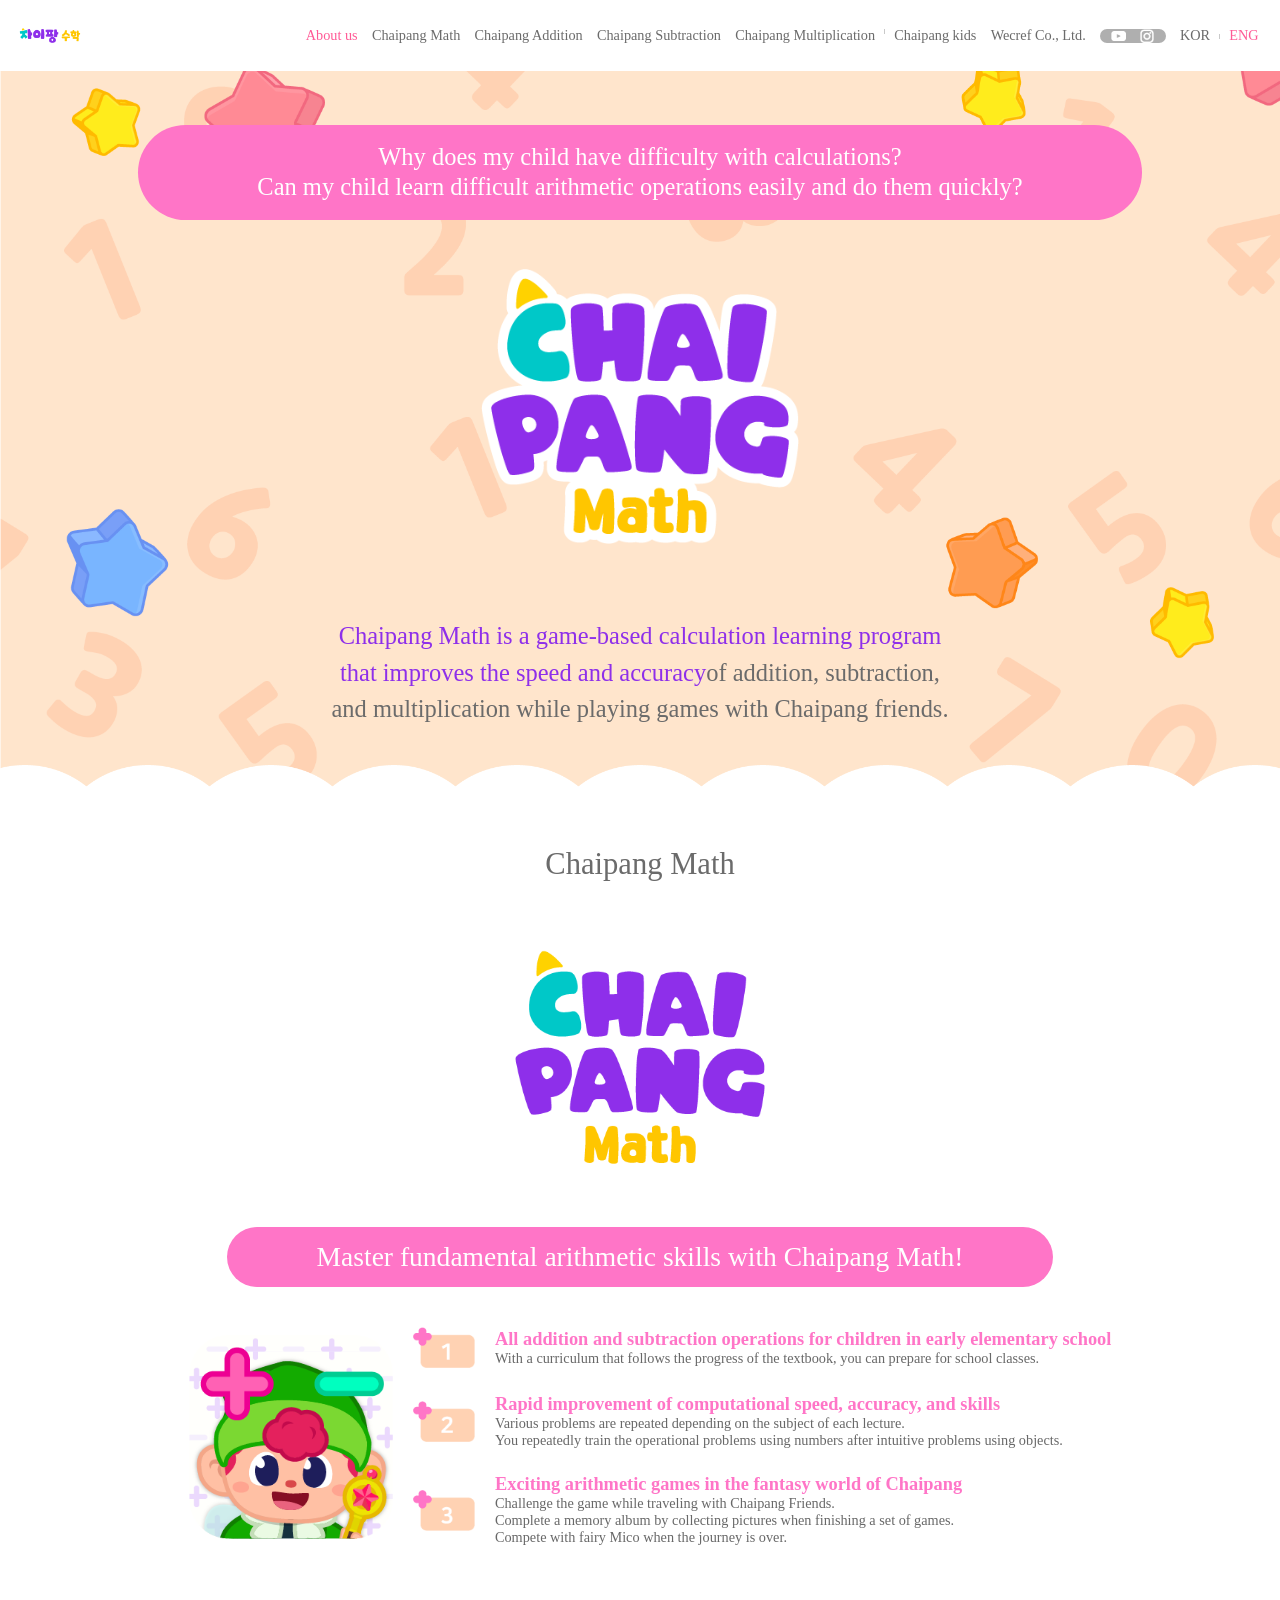
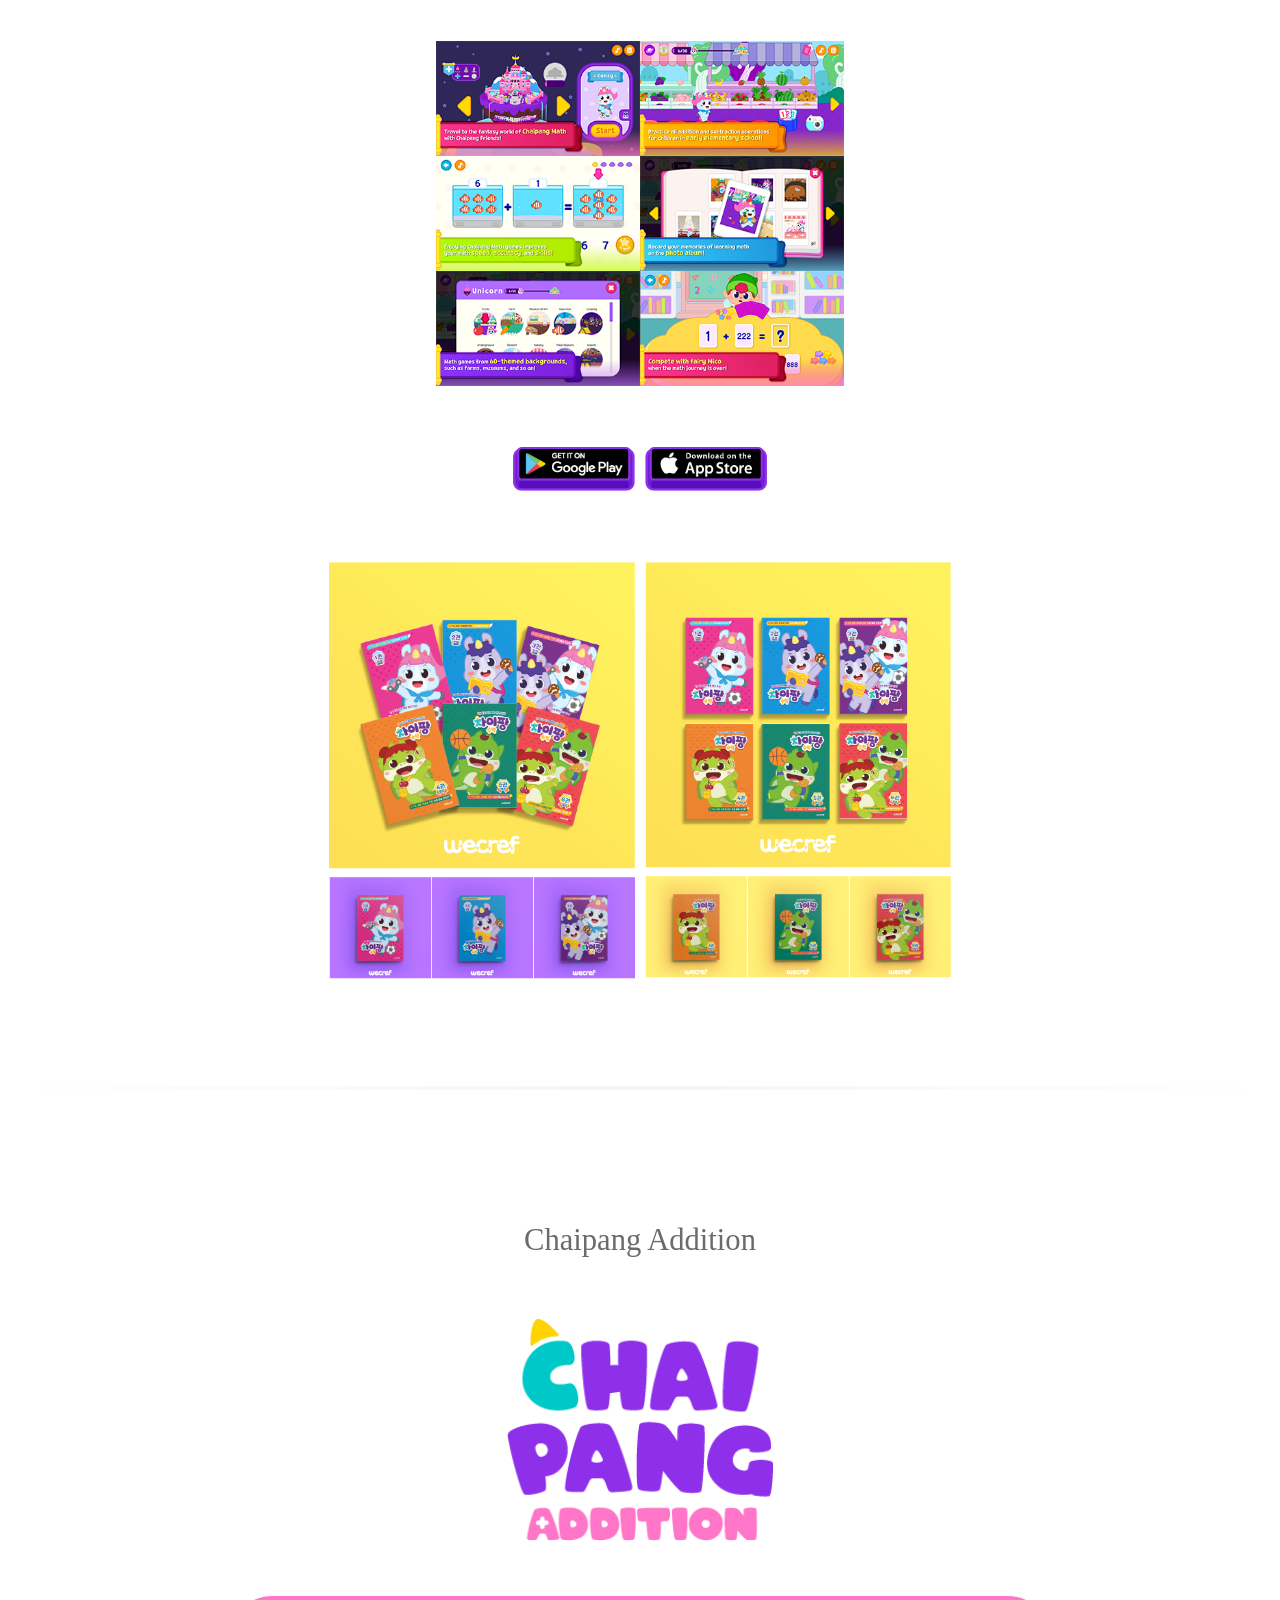
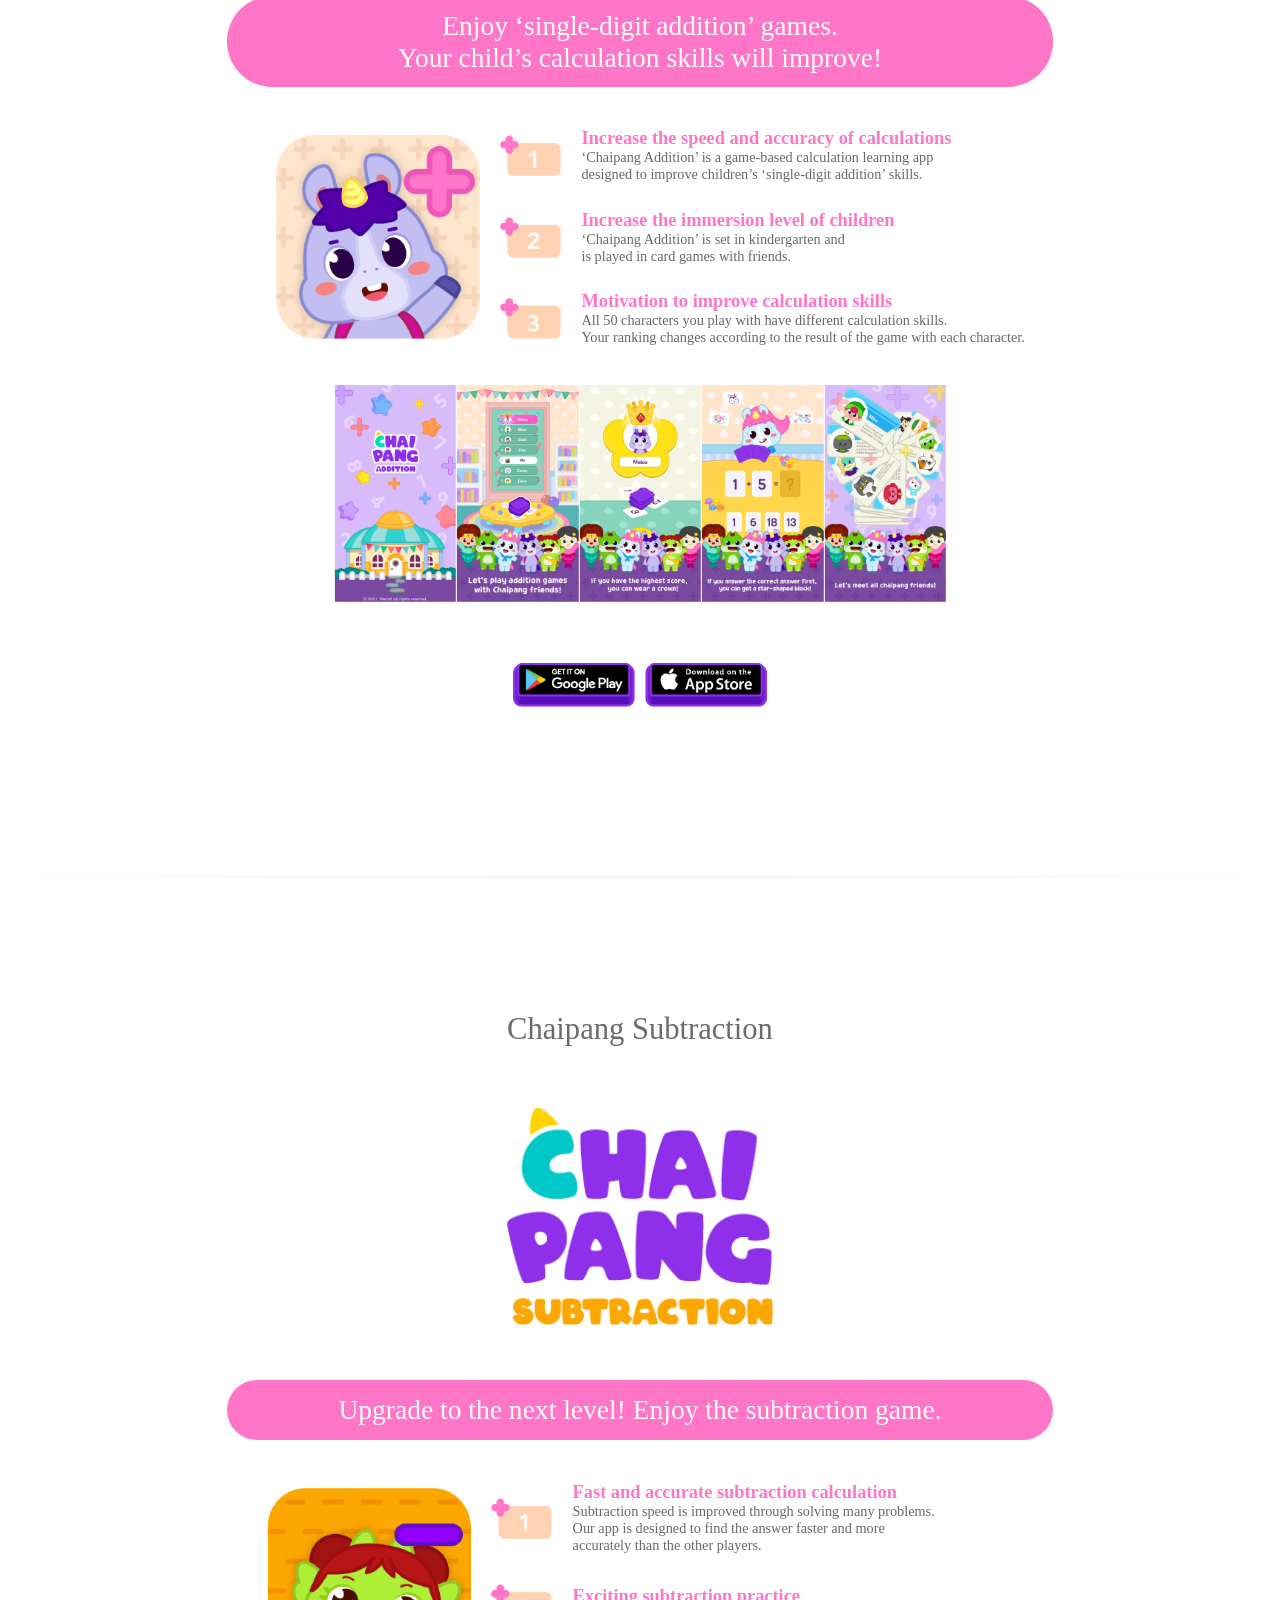
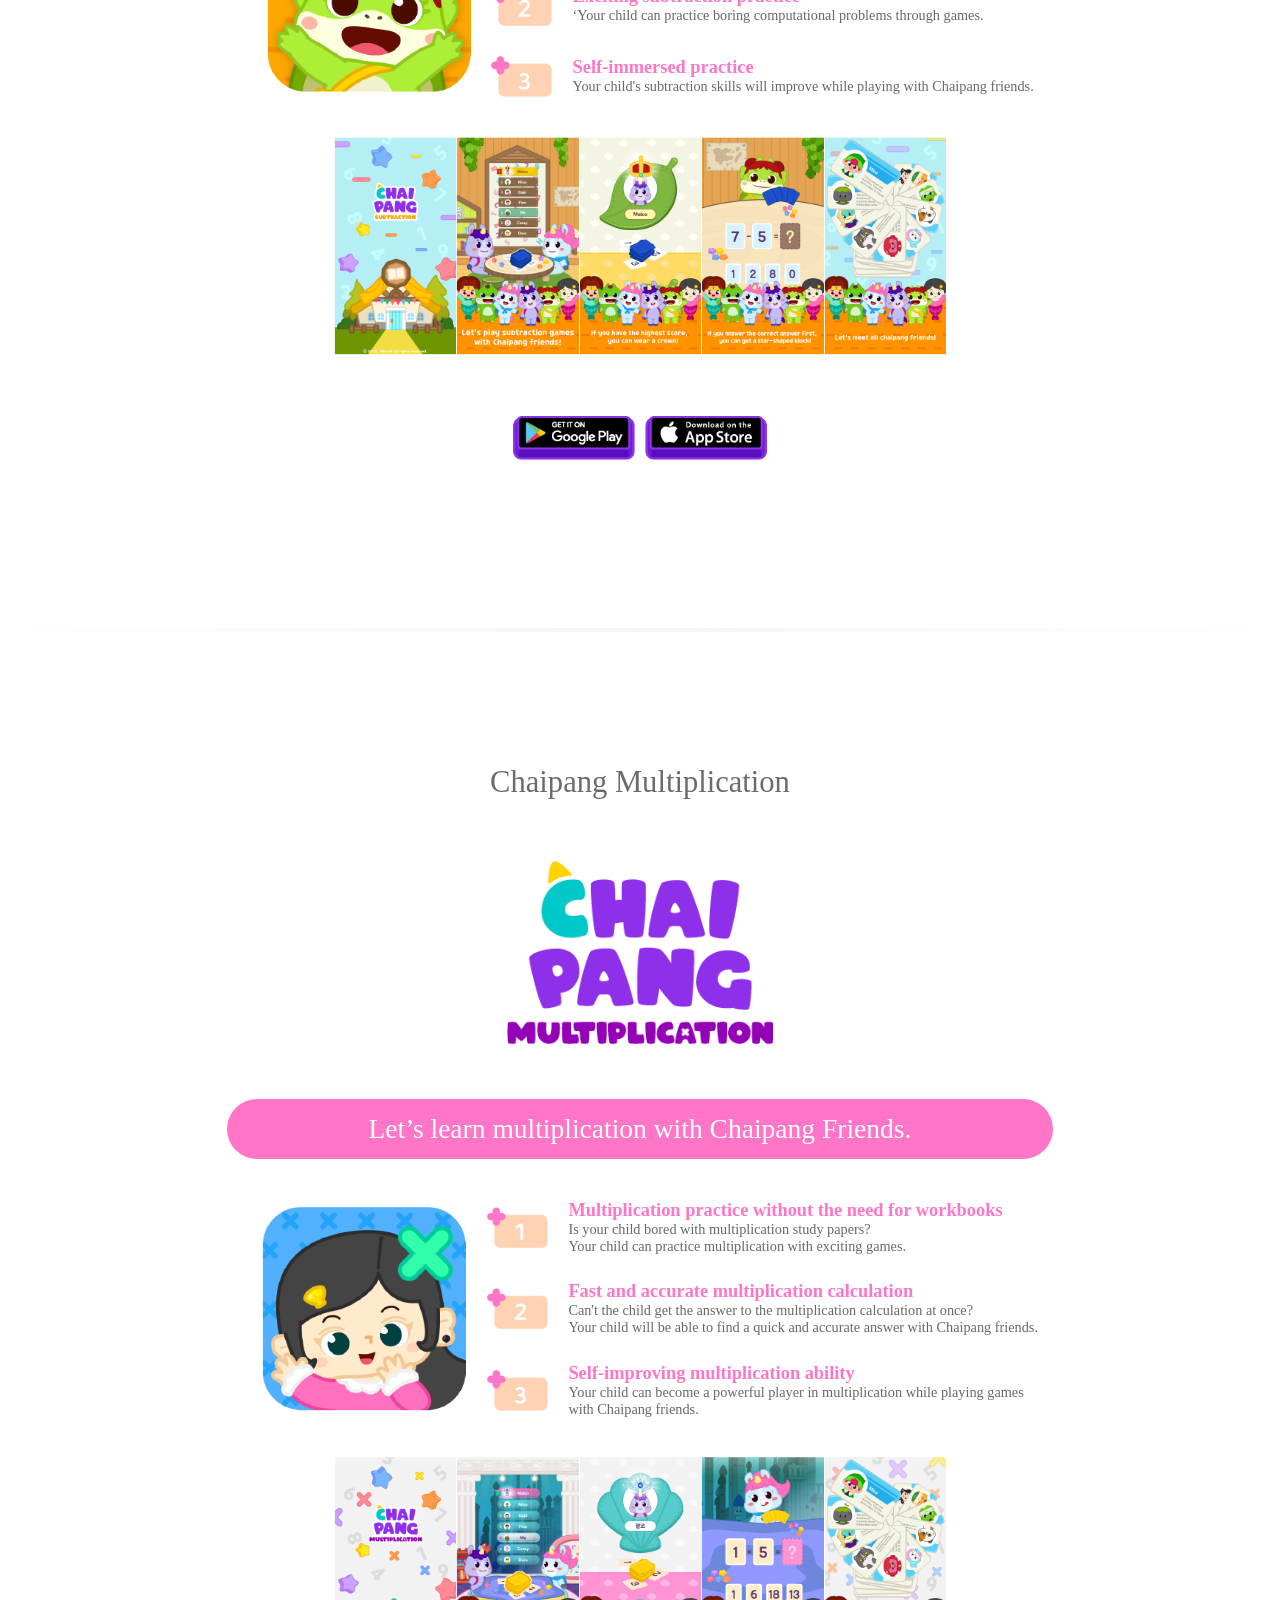
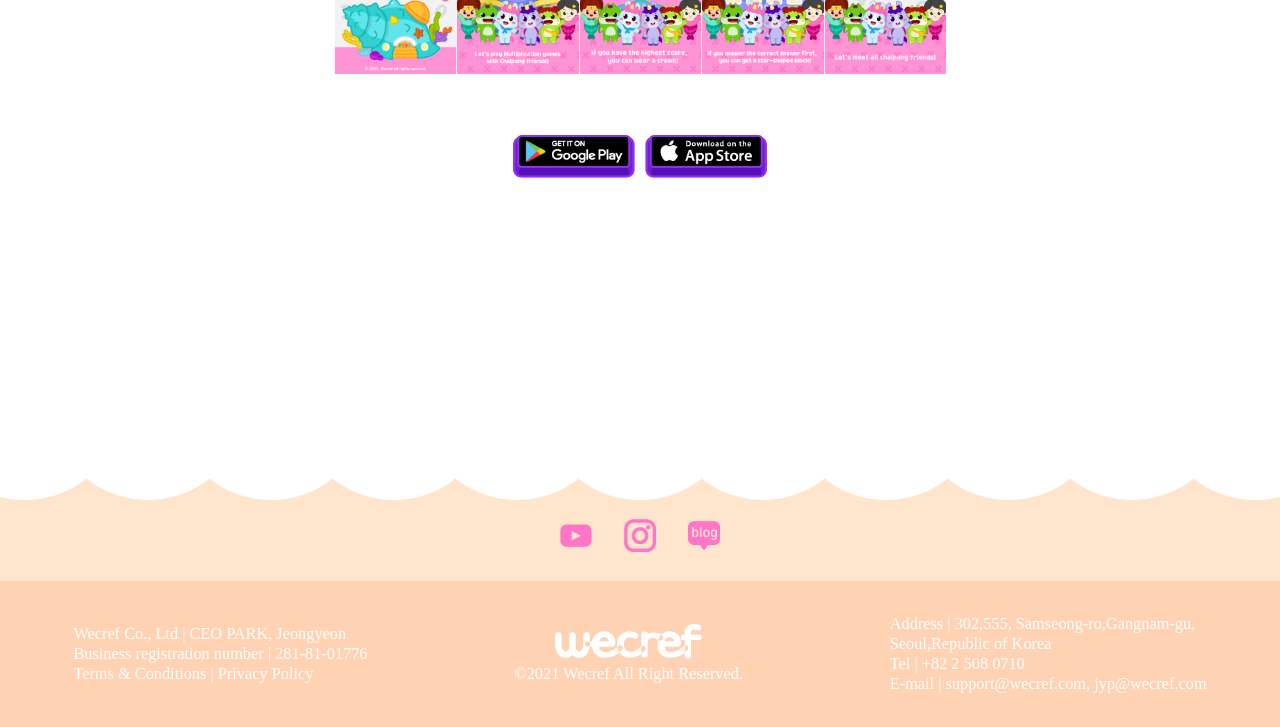
==== index.html @ 829b0990 "[리팩토링] 컴포넌트 기반 구조로 전면 개편 - CSS, JS, Resources → components/, shared/ 구조 변경 - 10개 CSS → 6개 컴포넌트별 CSS " ====
<!DOCTYPE html>
<html lang="en">

<head>
    <meta charset="UTF-8">
    <meta name="viewport" content="width=device-width, initial-scale=1.0">
    <title></title>
    <script type="module">
        import { isKorea } from './shared/Language.js';
        isKorea() ? window.location.replace("kr_index.html") : window.location.replace("en_index.html");
    </script>
</head>

<body>

</body>

</html>
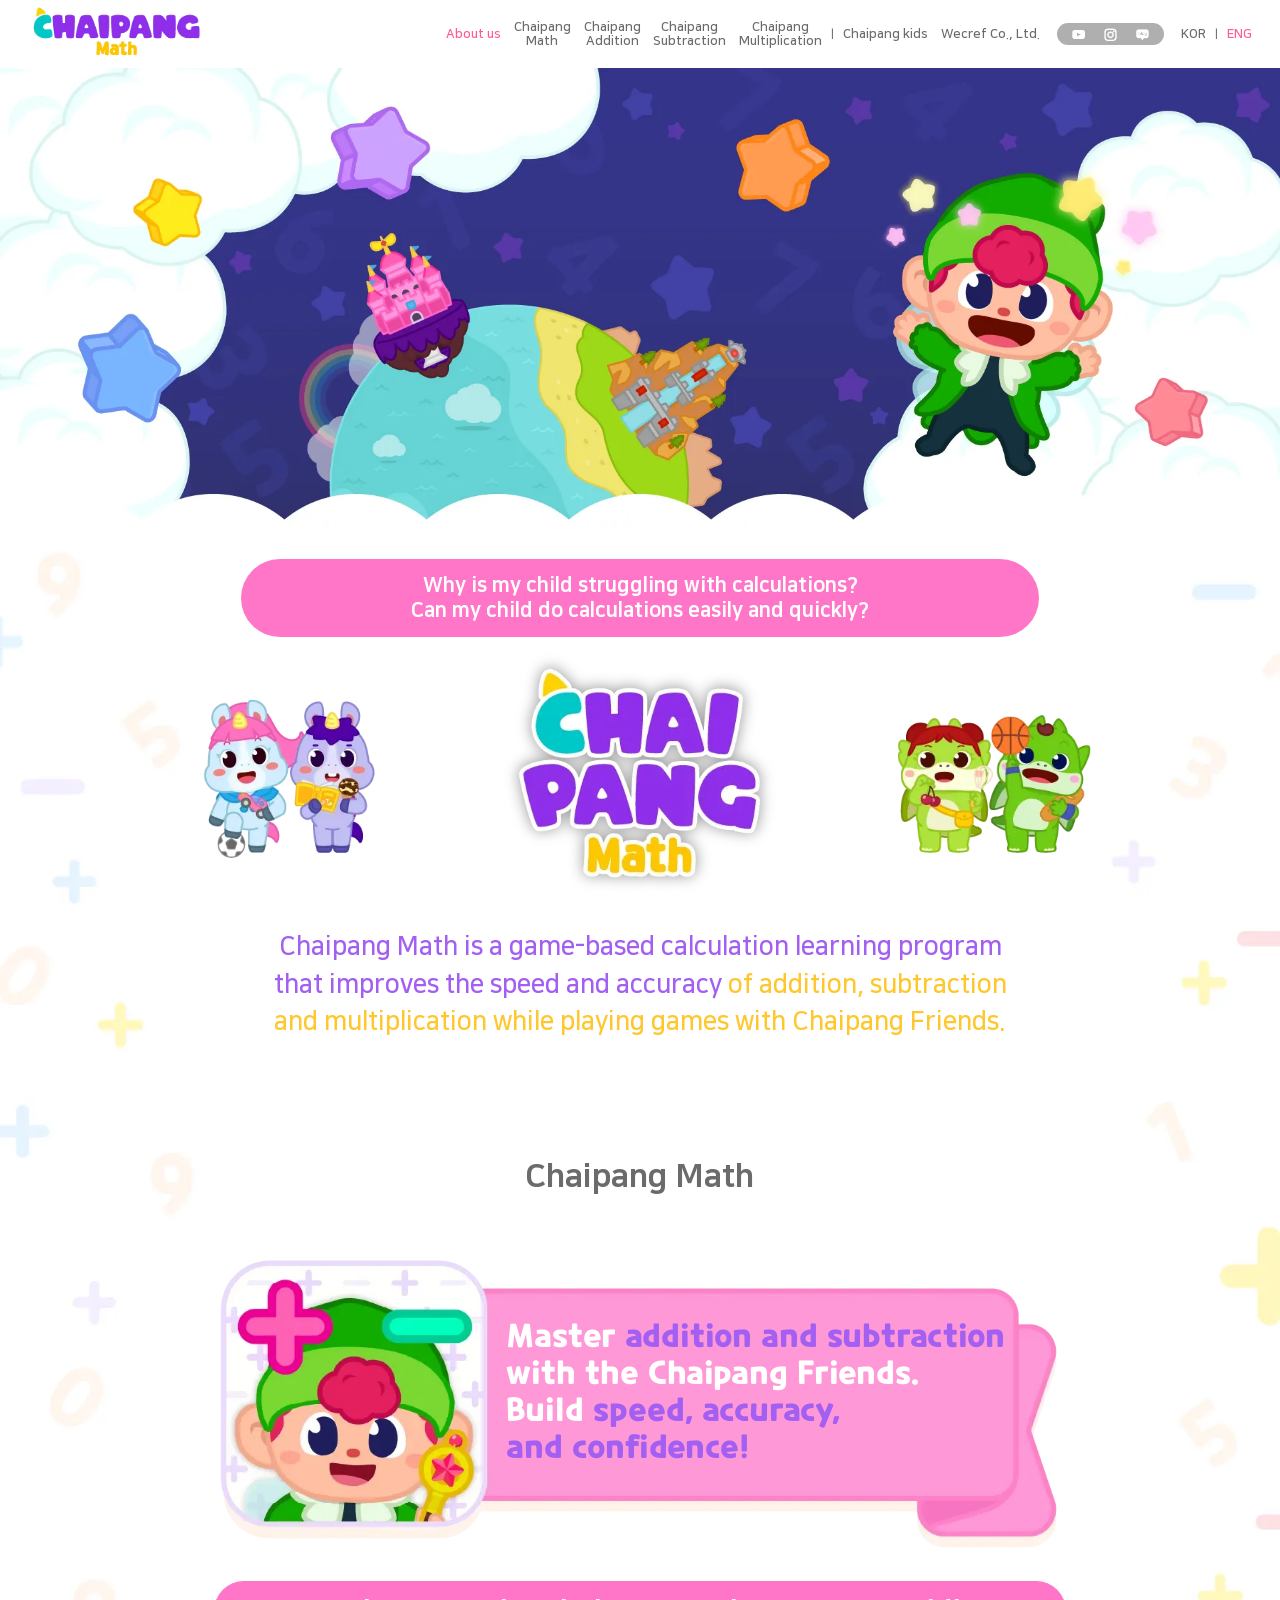
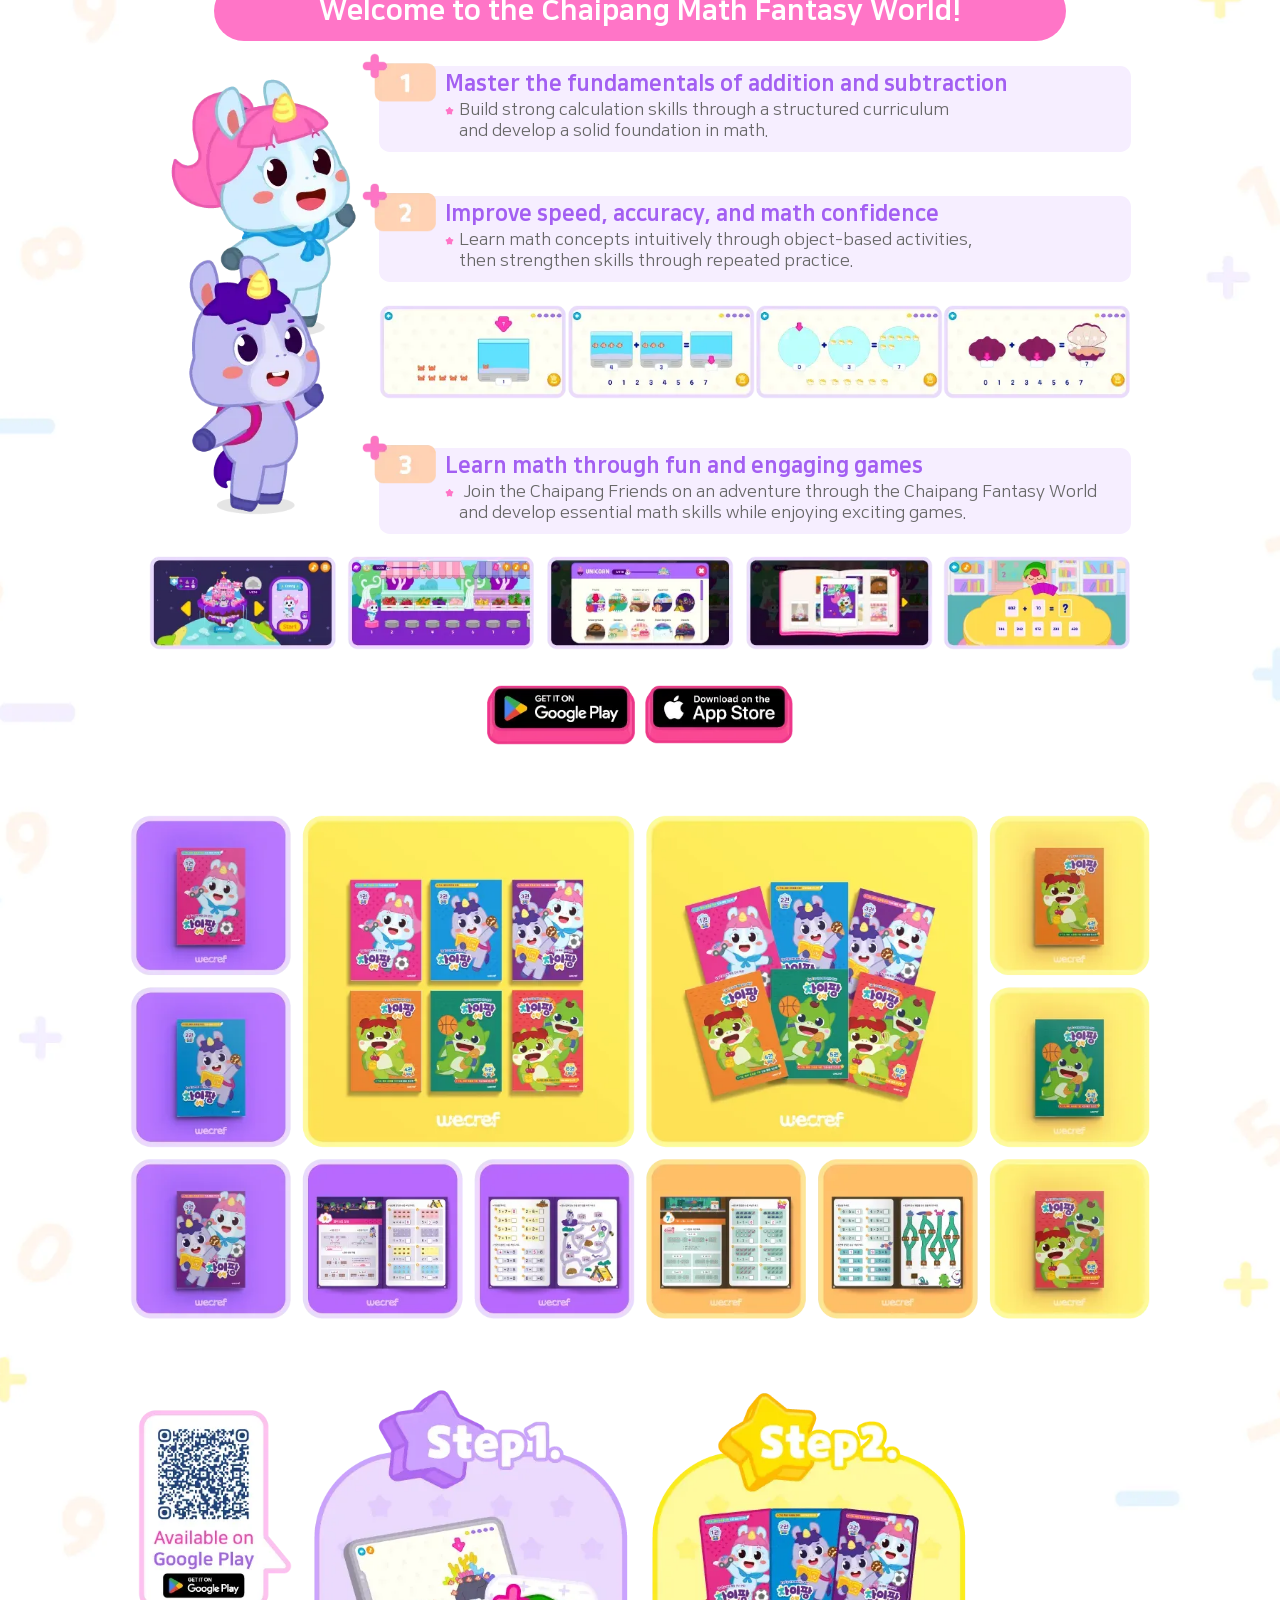
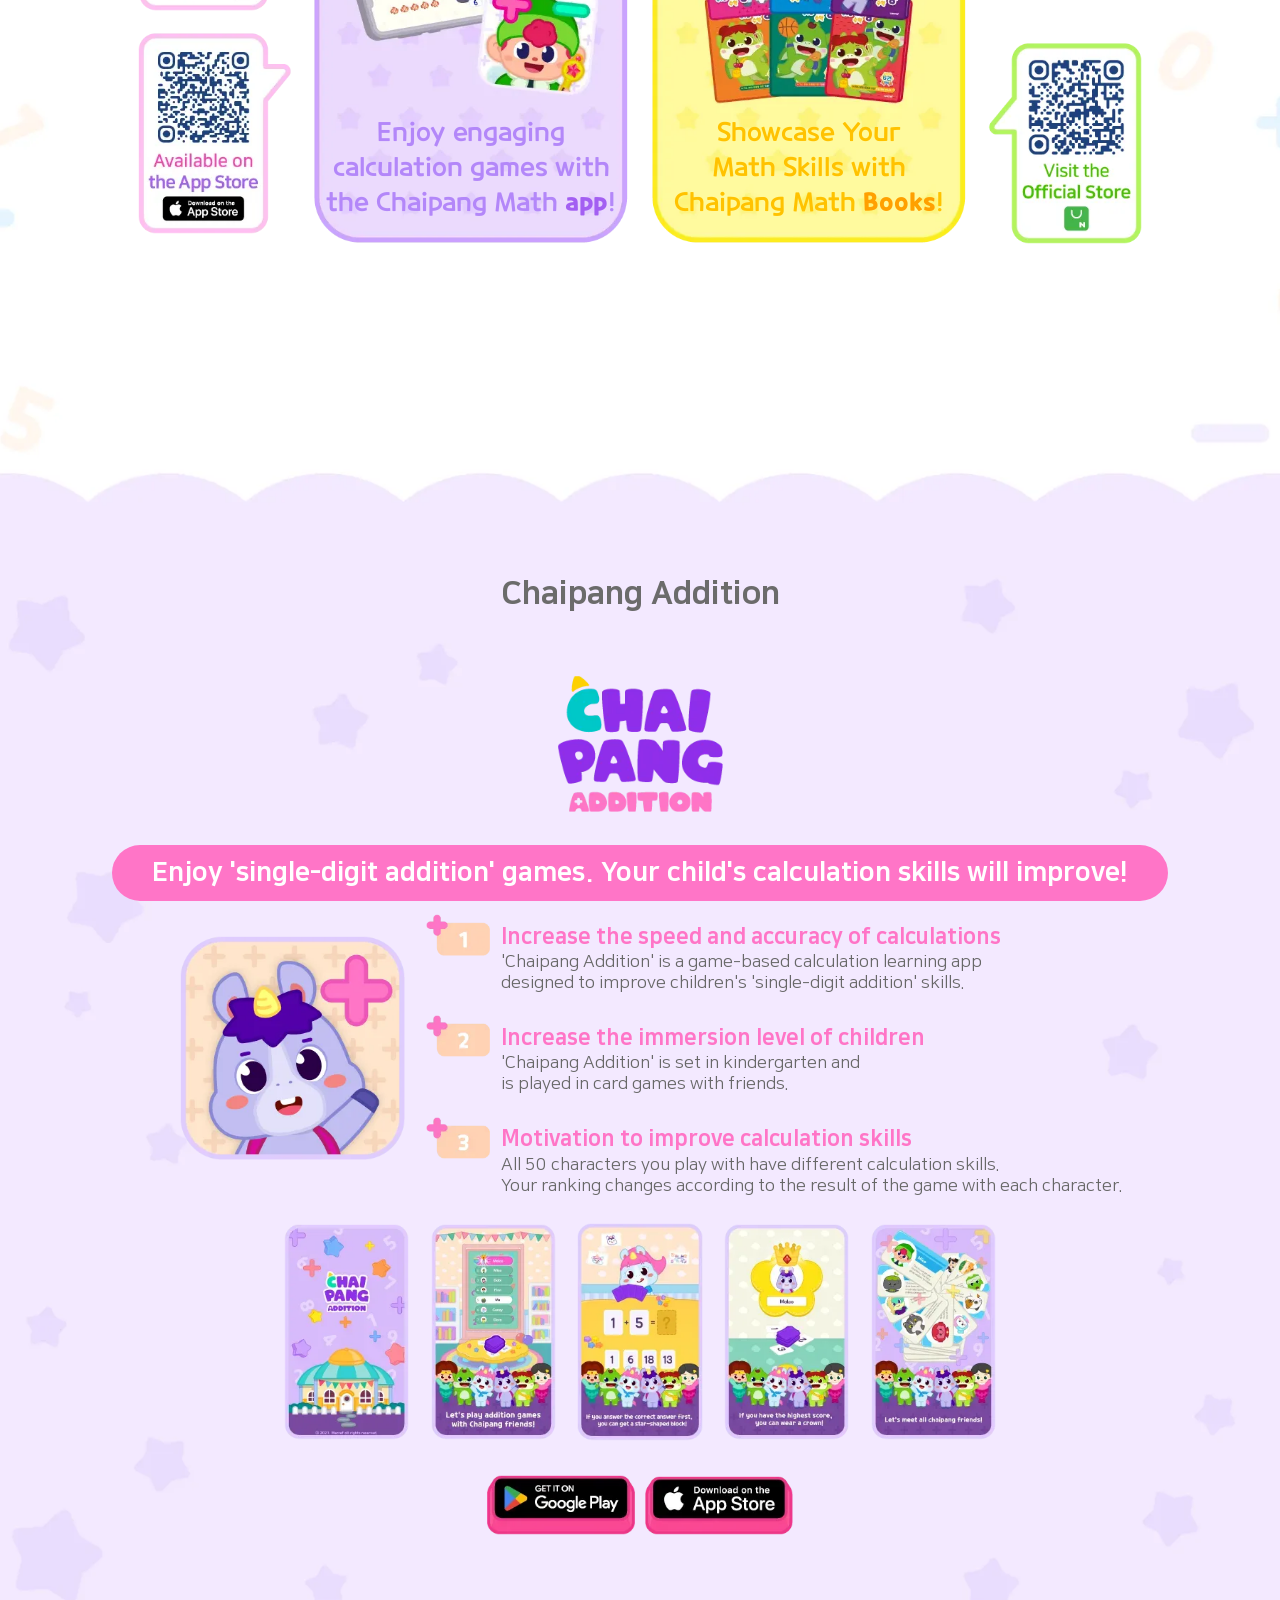
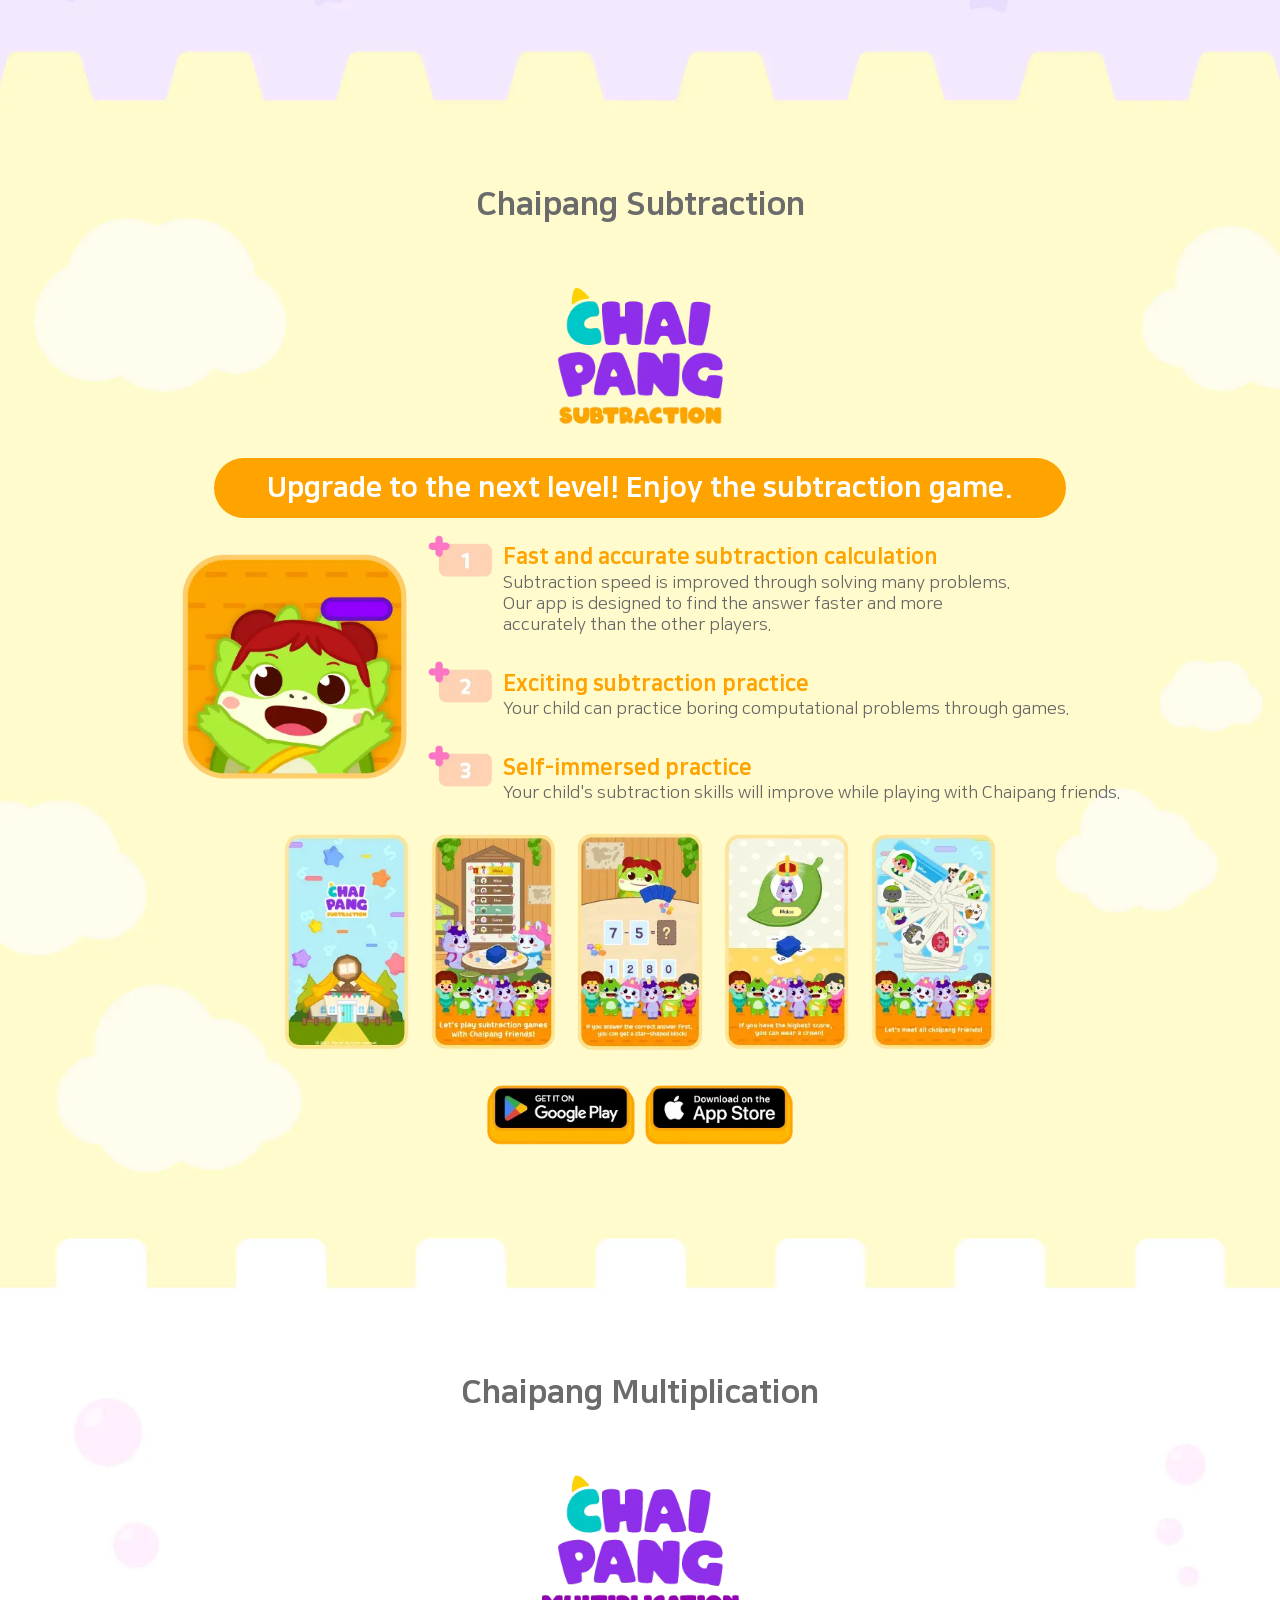
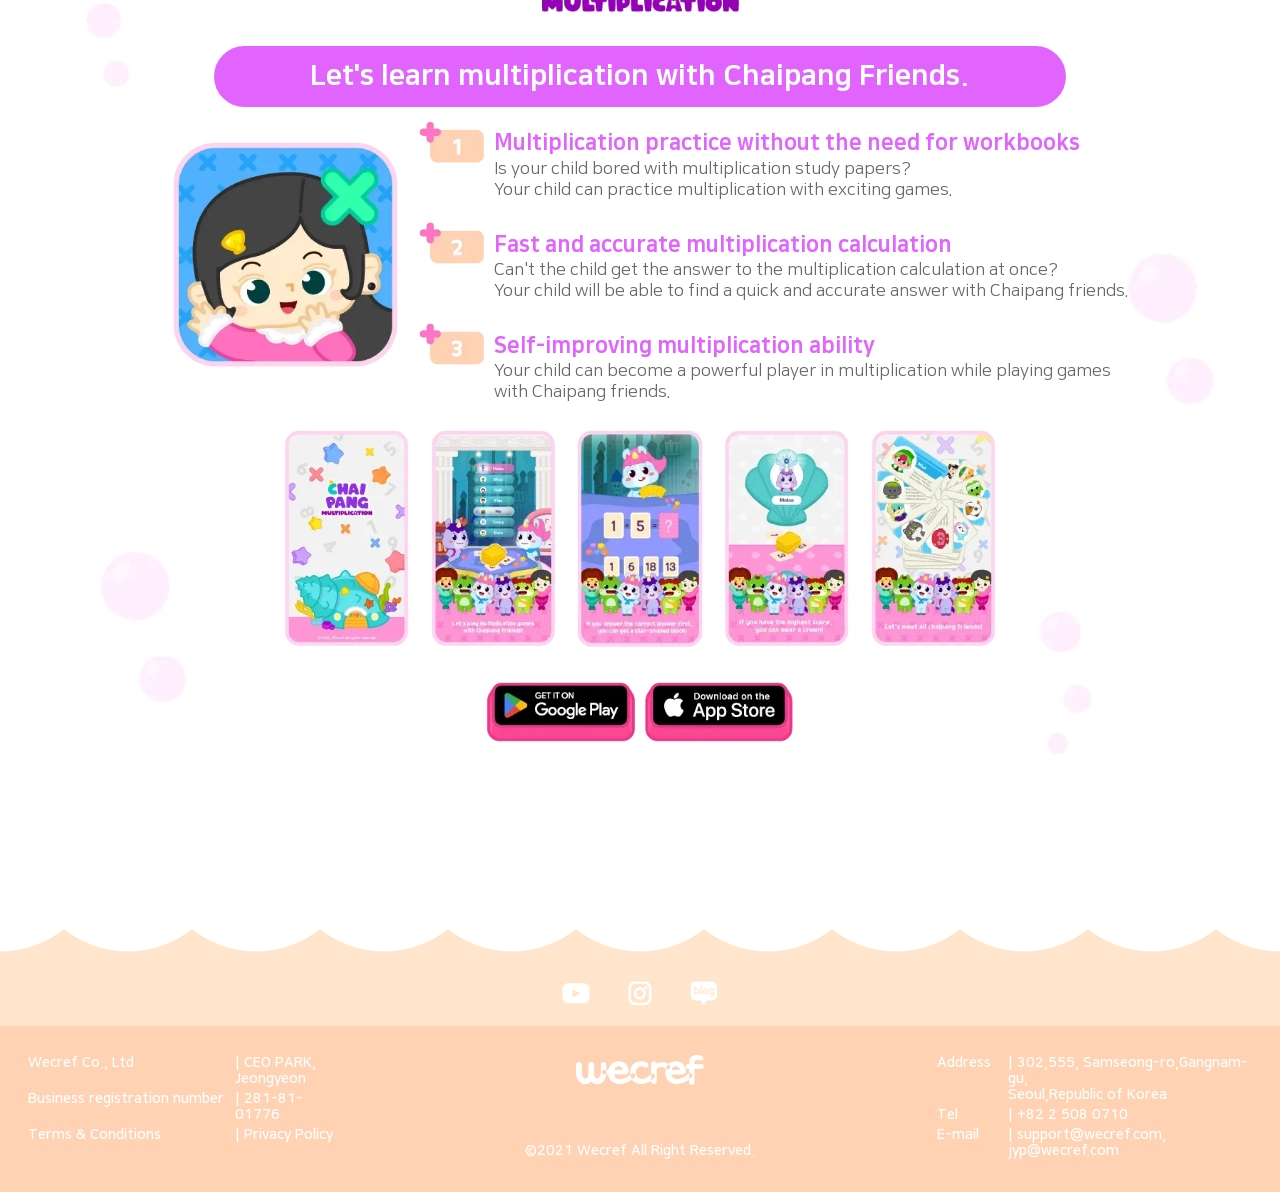
==== commit 33d19581: "fix: head meta 태그 정리 및 보강 (og:type, Twitter Card 추가)" ====
--- a/index.html
+++ b/index.html
@@ -4,7 +4,36 @@
 <head>
     <meta charset="UTF-8">
     <meta name="viewport" content="width=device-width, initial-scale=1.0">
-    <title></title>
+    <meta name="Description"
+        content="Chaipang Math is a game-based calculation learning program that improves the speed and accuracy of addition, subtraction, and multiplication." />
+    <meta name="author" content="K.Moon" />
+    <meta name="publisher" content="Wecref" />
+    <meta name="copyright" content="2022 Wecref Co., Ltd." />
+
+    <!-- Open Graph meta tags -->
+    <meta property="og:type" content="website" />
+    <meta property="og:url" content="https://math.chaipangkids.com/" />
+    <meta property="og:title" content="Chaipang Math" />
+    <meta property="og:image" content="https://math.chaipangkids.com/shared/images/share.png" />
+    <meta property="og:description"
+        content="Chaipang Math is a game-based calculation learning program that improves the speed and accuracy of addition, subtraction, and multiplication." />
+    <meta property="og:site_name" content="Chaipang Math" />
+    <meta property="og:locale" content="en_US" />
+    <meta property="og:image:width" content="1200" />
+    <meta property="og:image:height" content="630" />
+    <meta property="og:image:alt" content="Chaipang Math thumbnail" />
+
+    <!-- Twitter Card -->
+    <meta name="twitter:card" content="summary_large_image" />
+    <meta name="twitter:title" content="Chaipang Math" />
+    <meta name="twitter:description" content="Chaipang Math is a game-based calculation learning program that improves the speed and accuracy of addition, subtraction, and multiplication." />
+    <meta name="twitter:image" content="https://math.chaipangkids.com/shared/images/share.png" />
+
+    <link rel="shortcut icon" type="image/png" href="./shared/images/wecref_cion.png" />
+    <title>Chaipang Math</title>
+
+    <link rel="stylesheet" href="./main.css" />
+    <script type="module" src="./main.js"></script>
     <script type="module">
         import { isKorea } from './shared/Language.js';
         isKorea() ? window.location.replace("kr_index.html") : window.location.replace("en_index.html");
--- a/main.css
+++ b/main.css
@@ -0,0 +1,7 @@
+@charset "UTF-8";
+@import url(shared/Font.css);
+@import url(shared/Base.css);
+@import url(components/nav/Nav.css);
+@import url(components/hero/Hero.css);
+@import url(components/section-product/Product.css);
+@import url(components/footer/Footer.css);
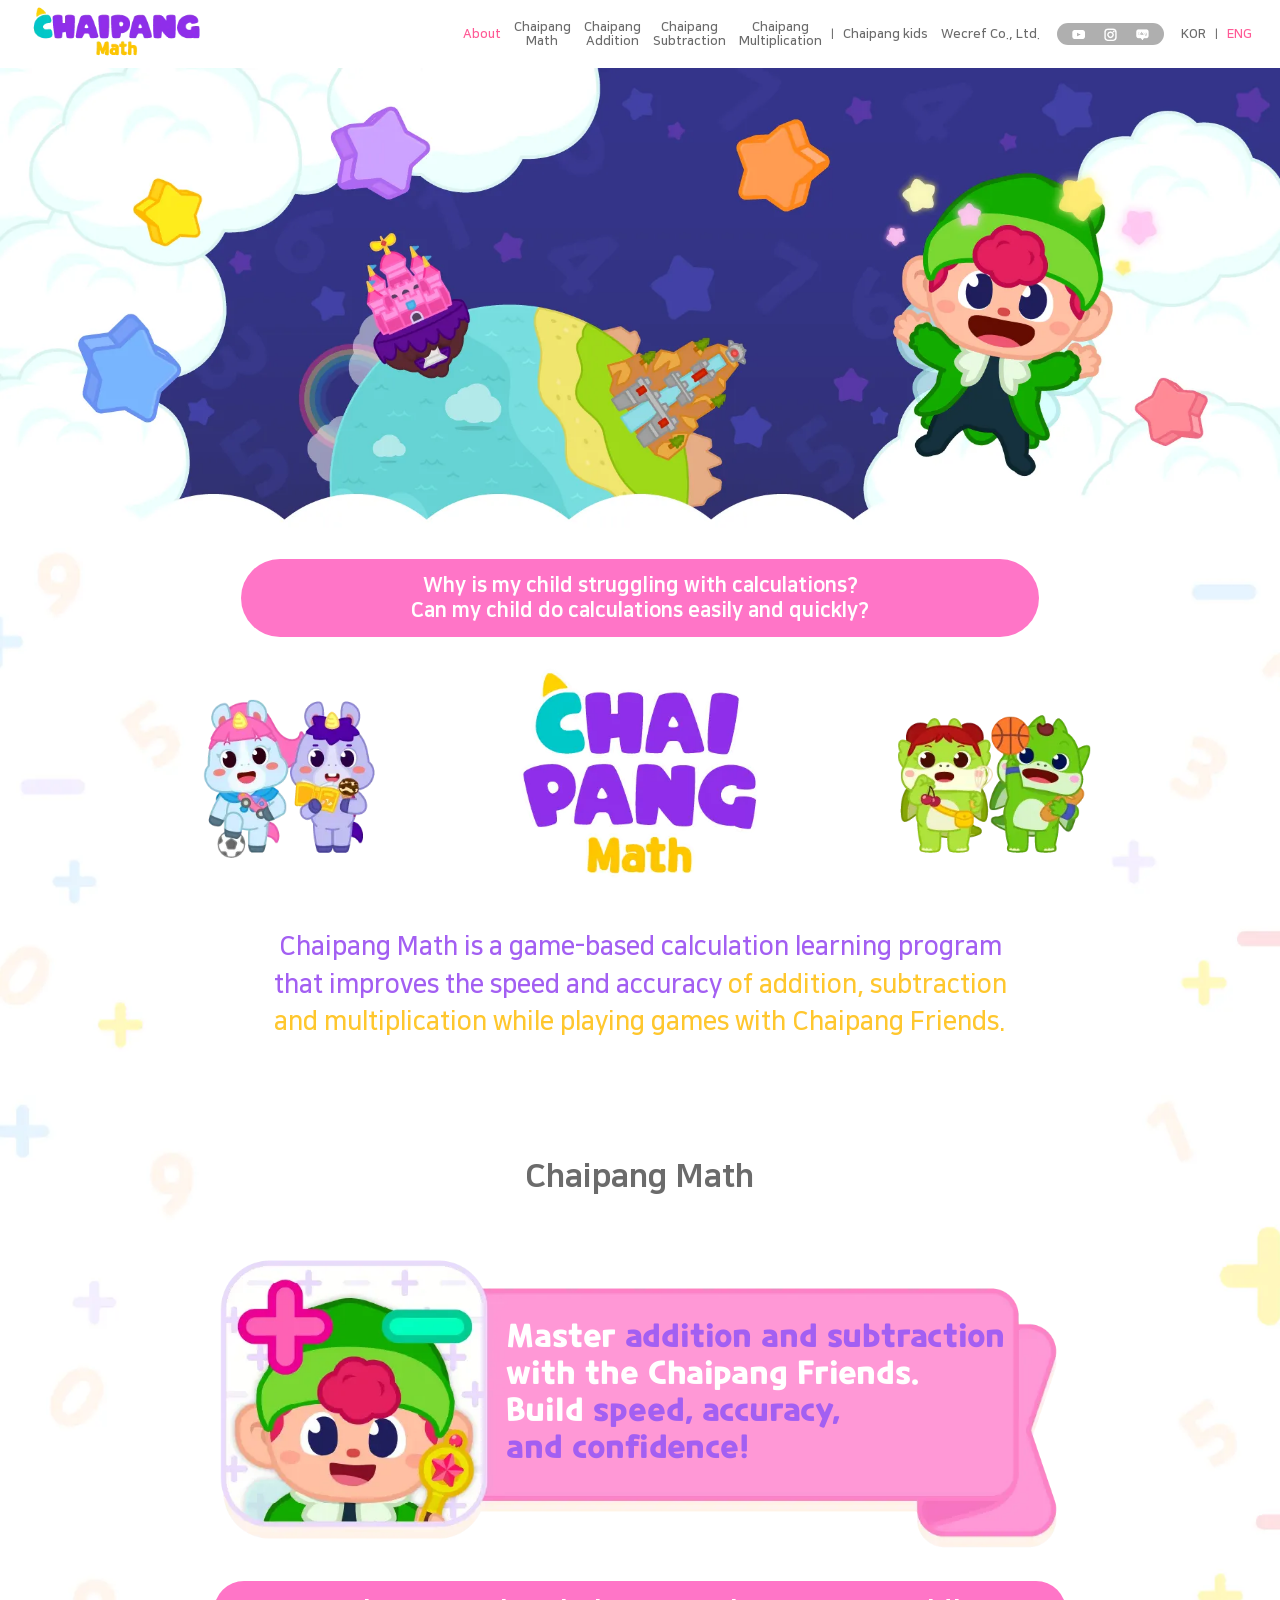
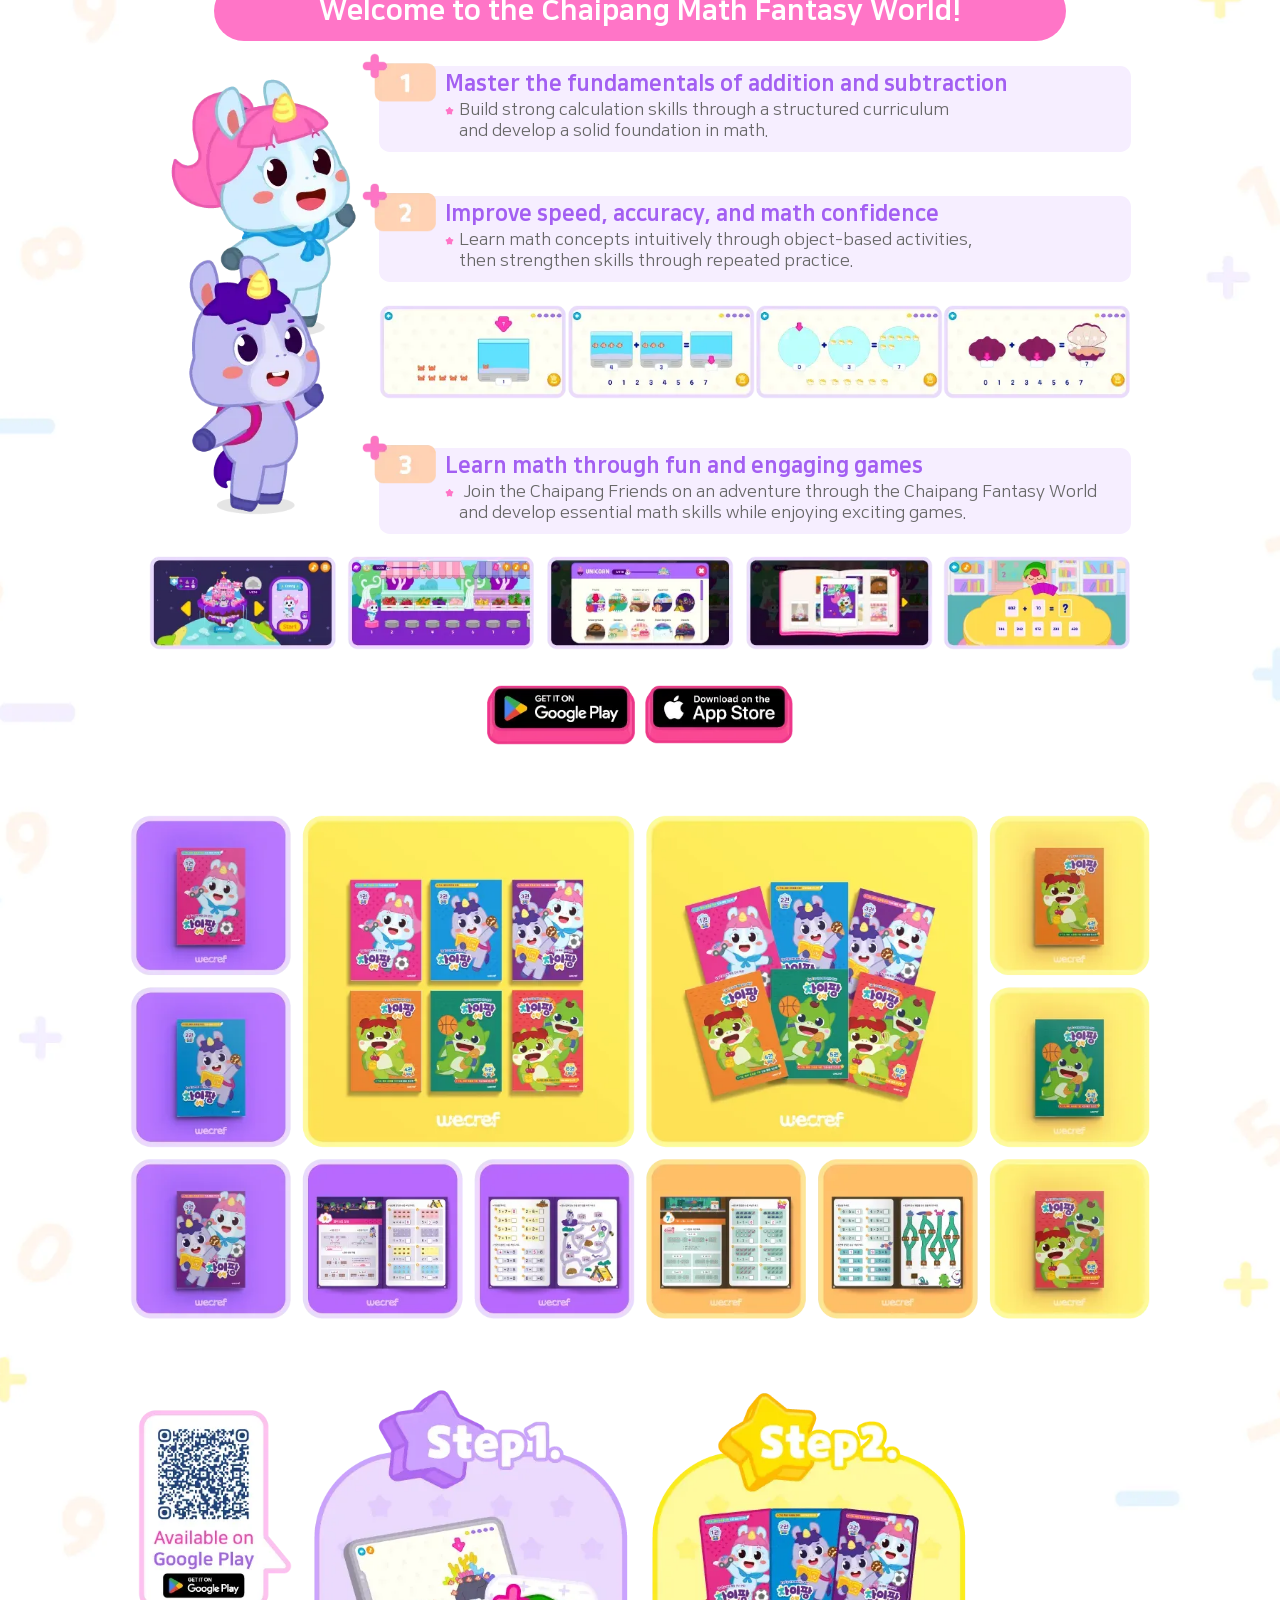
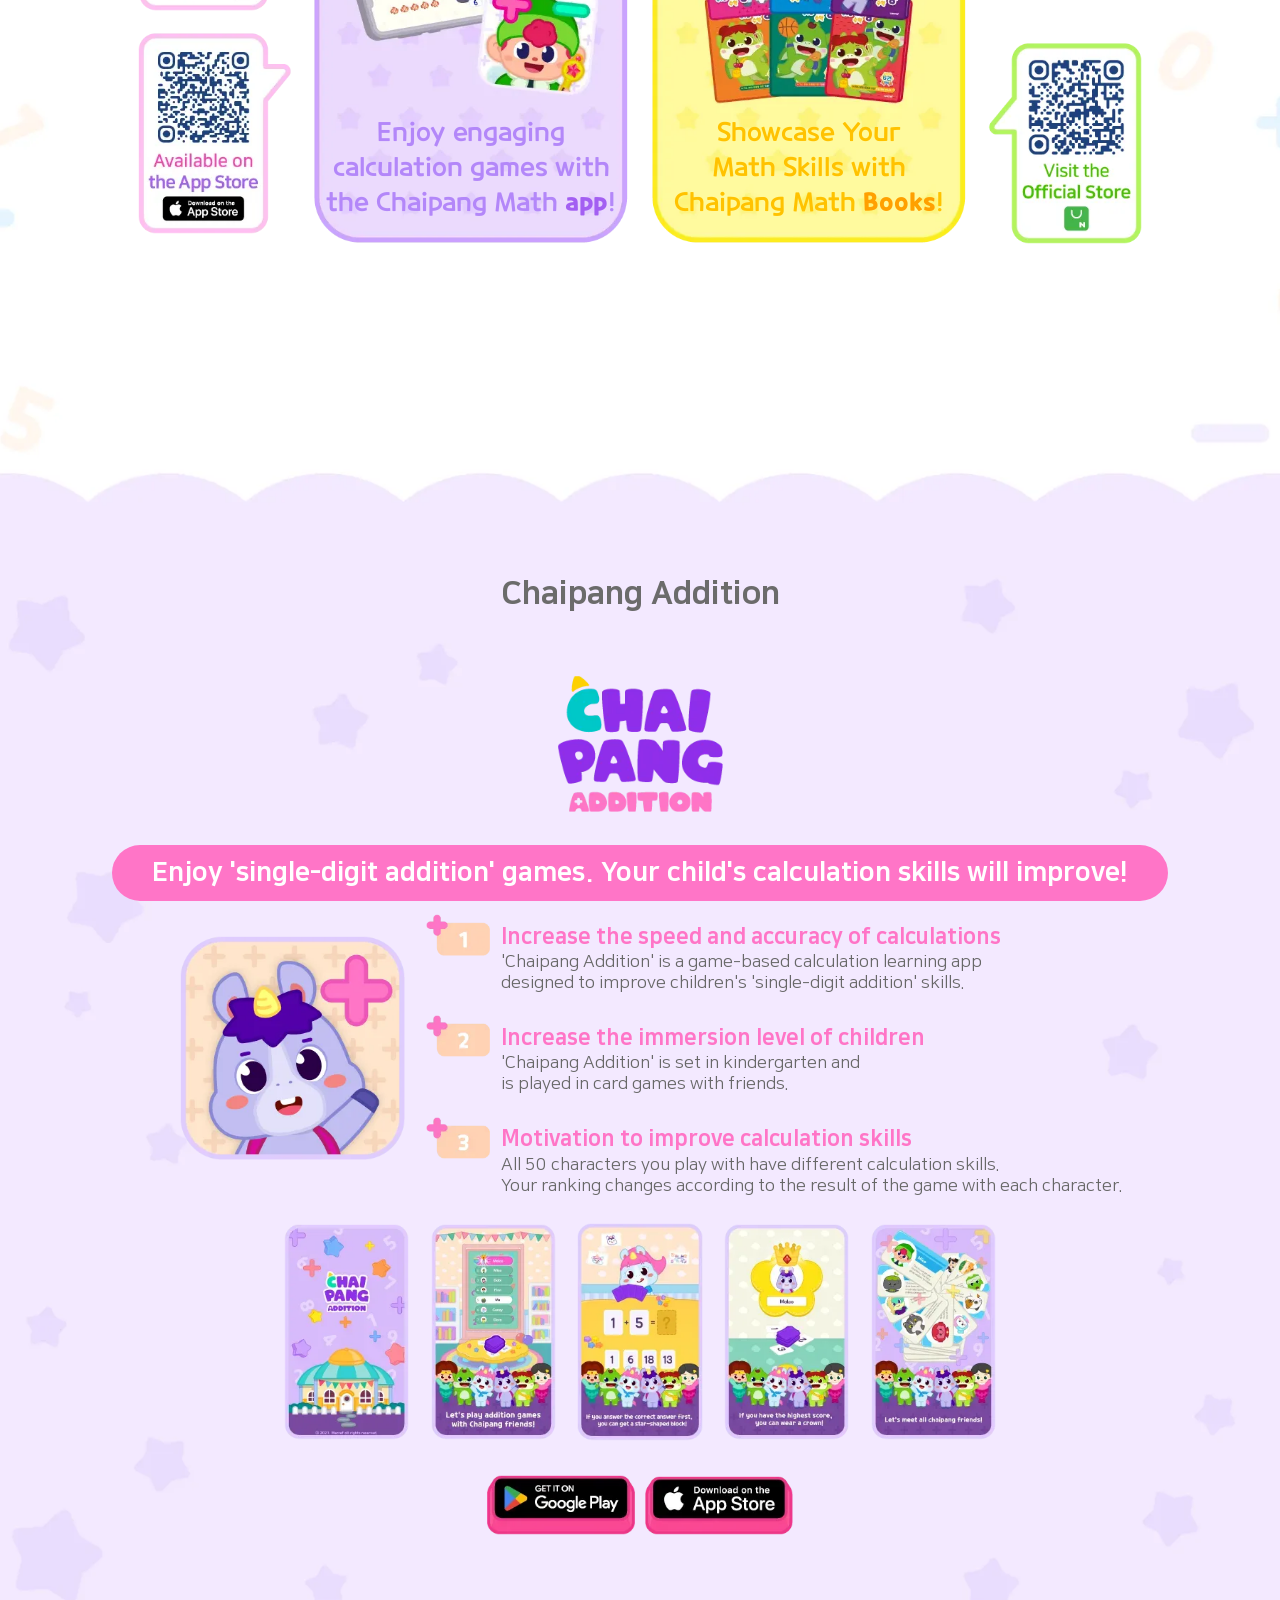
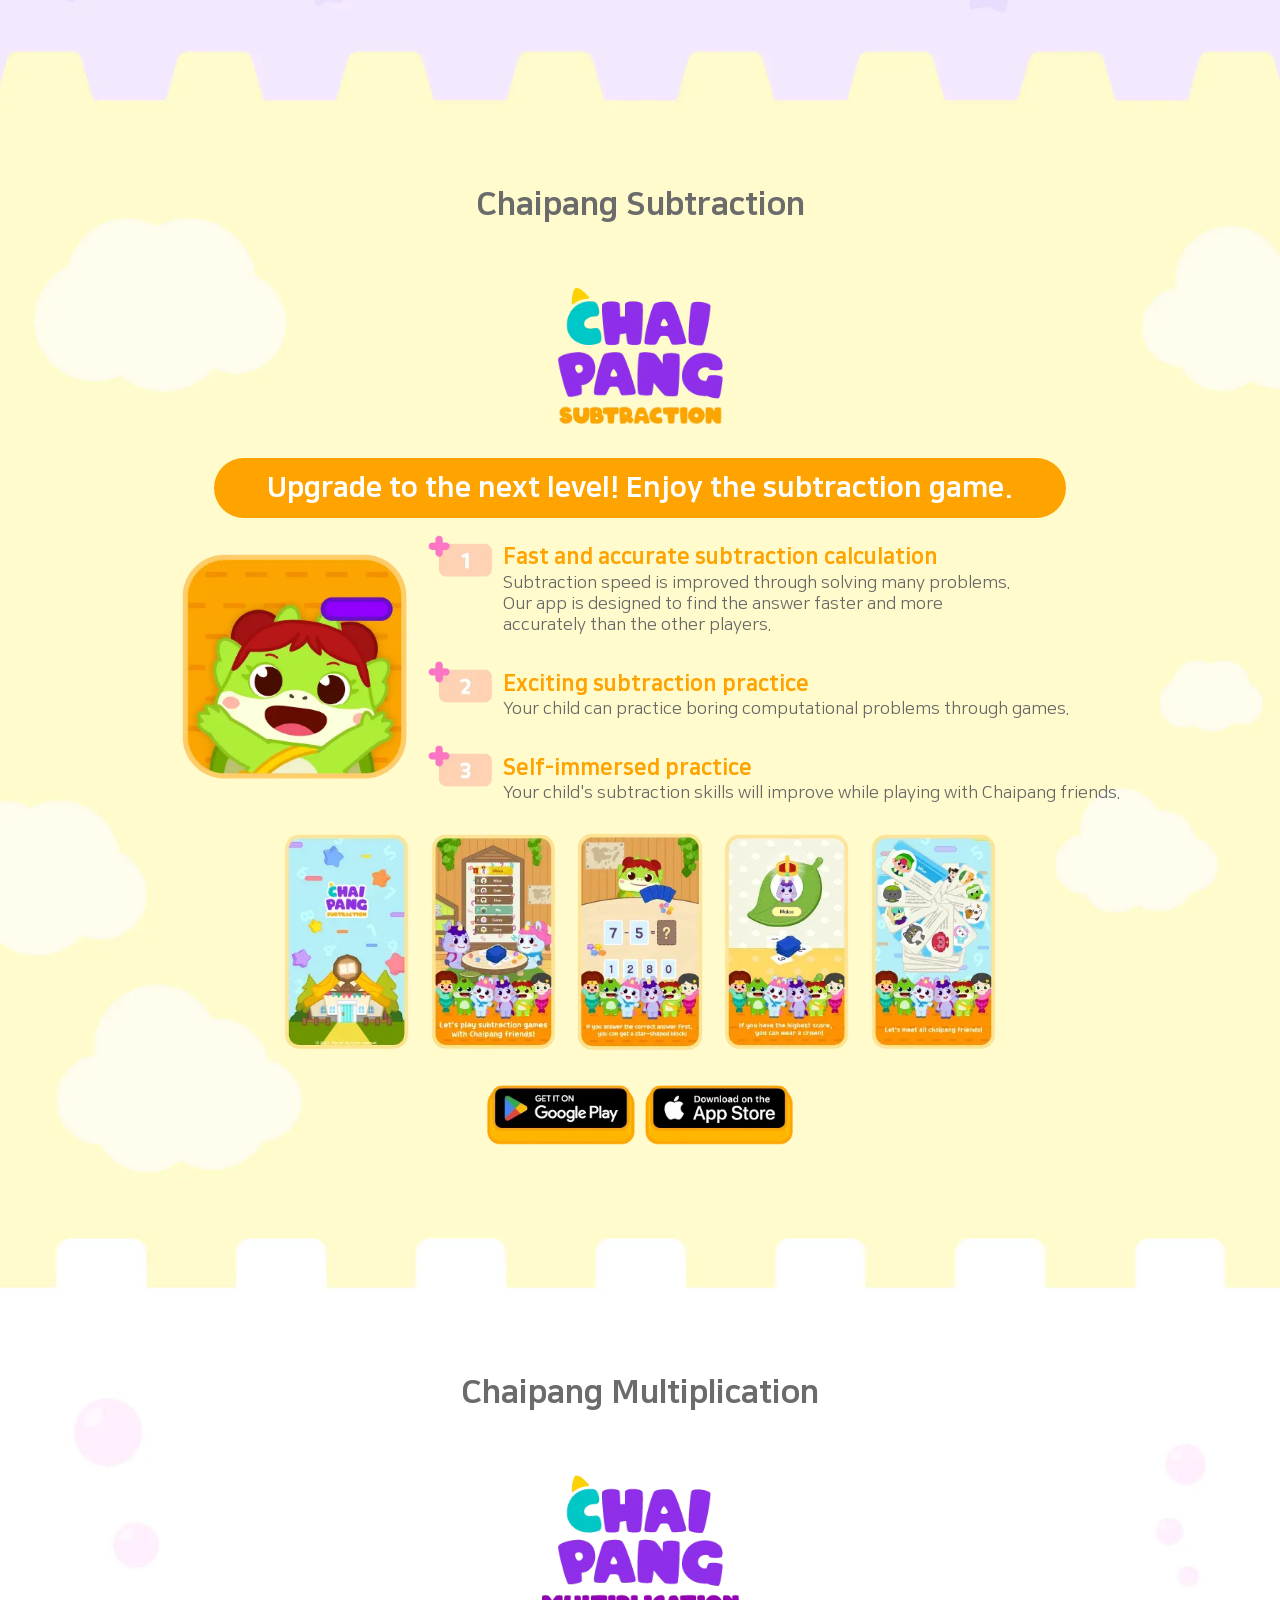
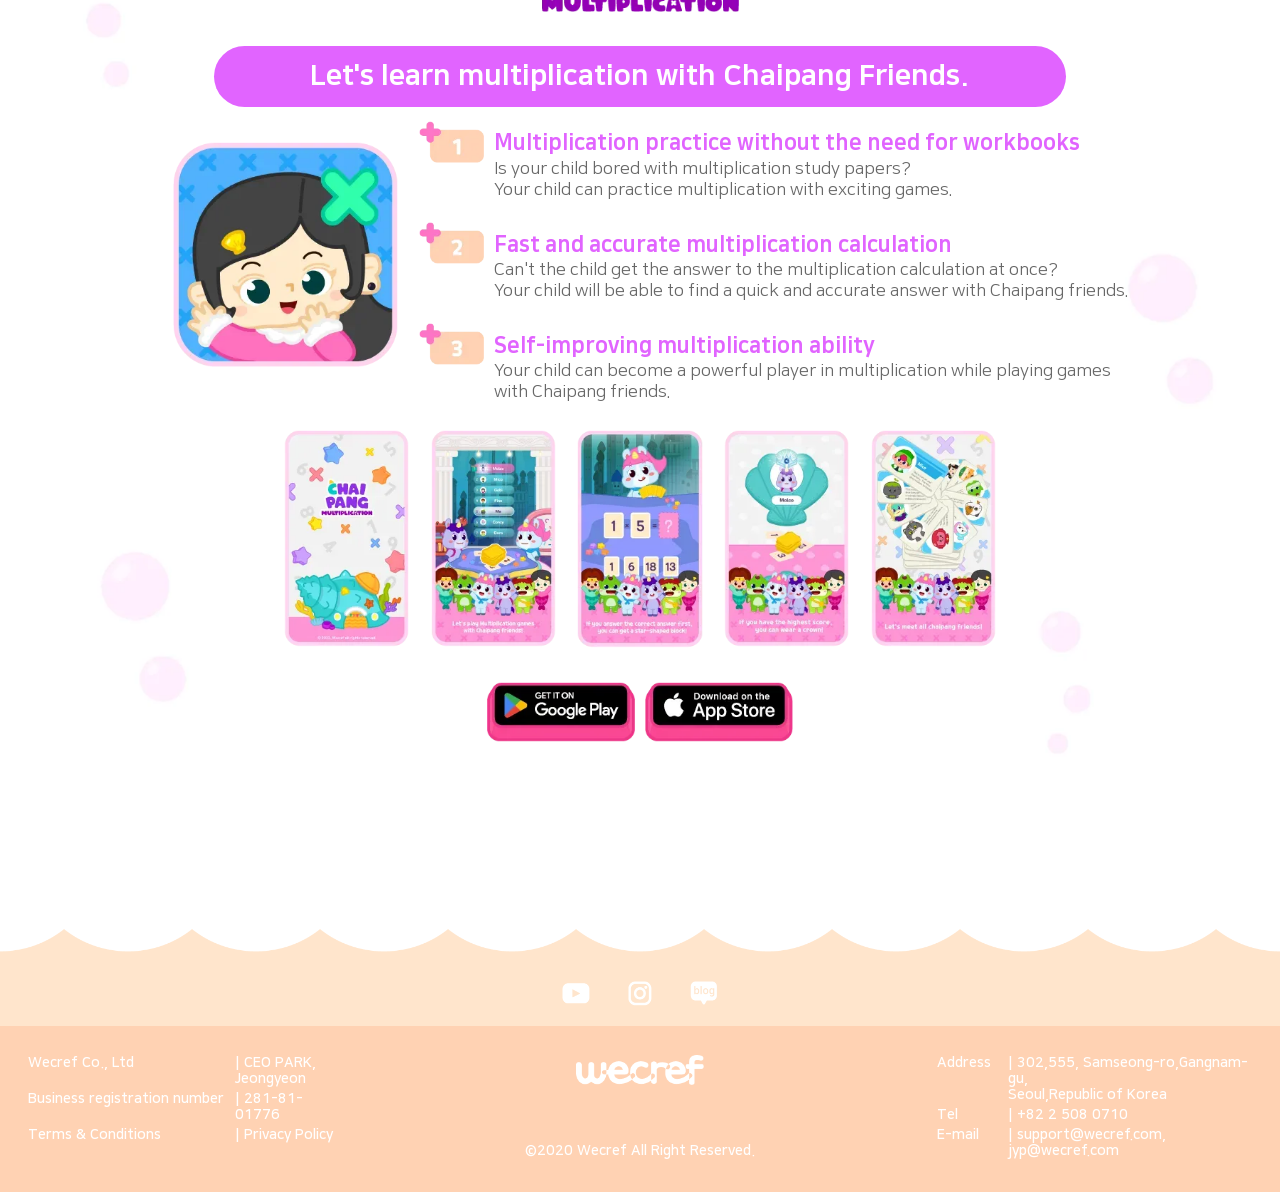
==== commit f8436cf5: "share 이미지 교체, copyright 2022→2020 통일" ====
--- a/index.html
+++ b/index.html
@@ -8,7 +8,7 @@
         content="Chaipang Math is a game-based calculation learning program that improves the speed and accuracy of addition, subtraction, and multiplication." />
     <meta name="author" content="K.Moon" />
     <meta name="publisher" content="Wecref" />
-    <meta name="copyright" content="2022 Wecref Co., Ltd." />
+    <meta name="copyright" content="2020 Wecref Co., Ltd." />
 
     <!-- Open Graph meta tags -->
     <meta property="og:type" content="website" />
